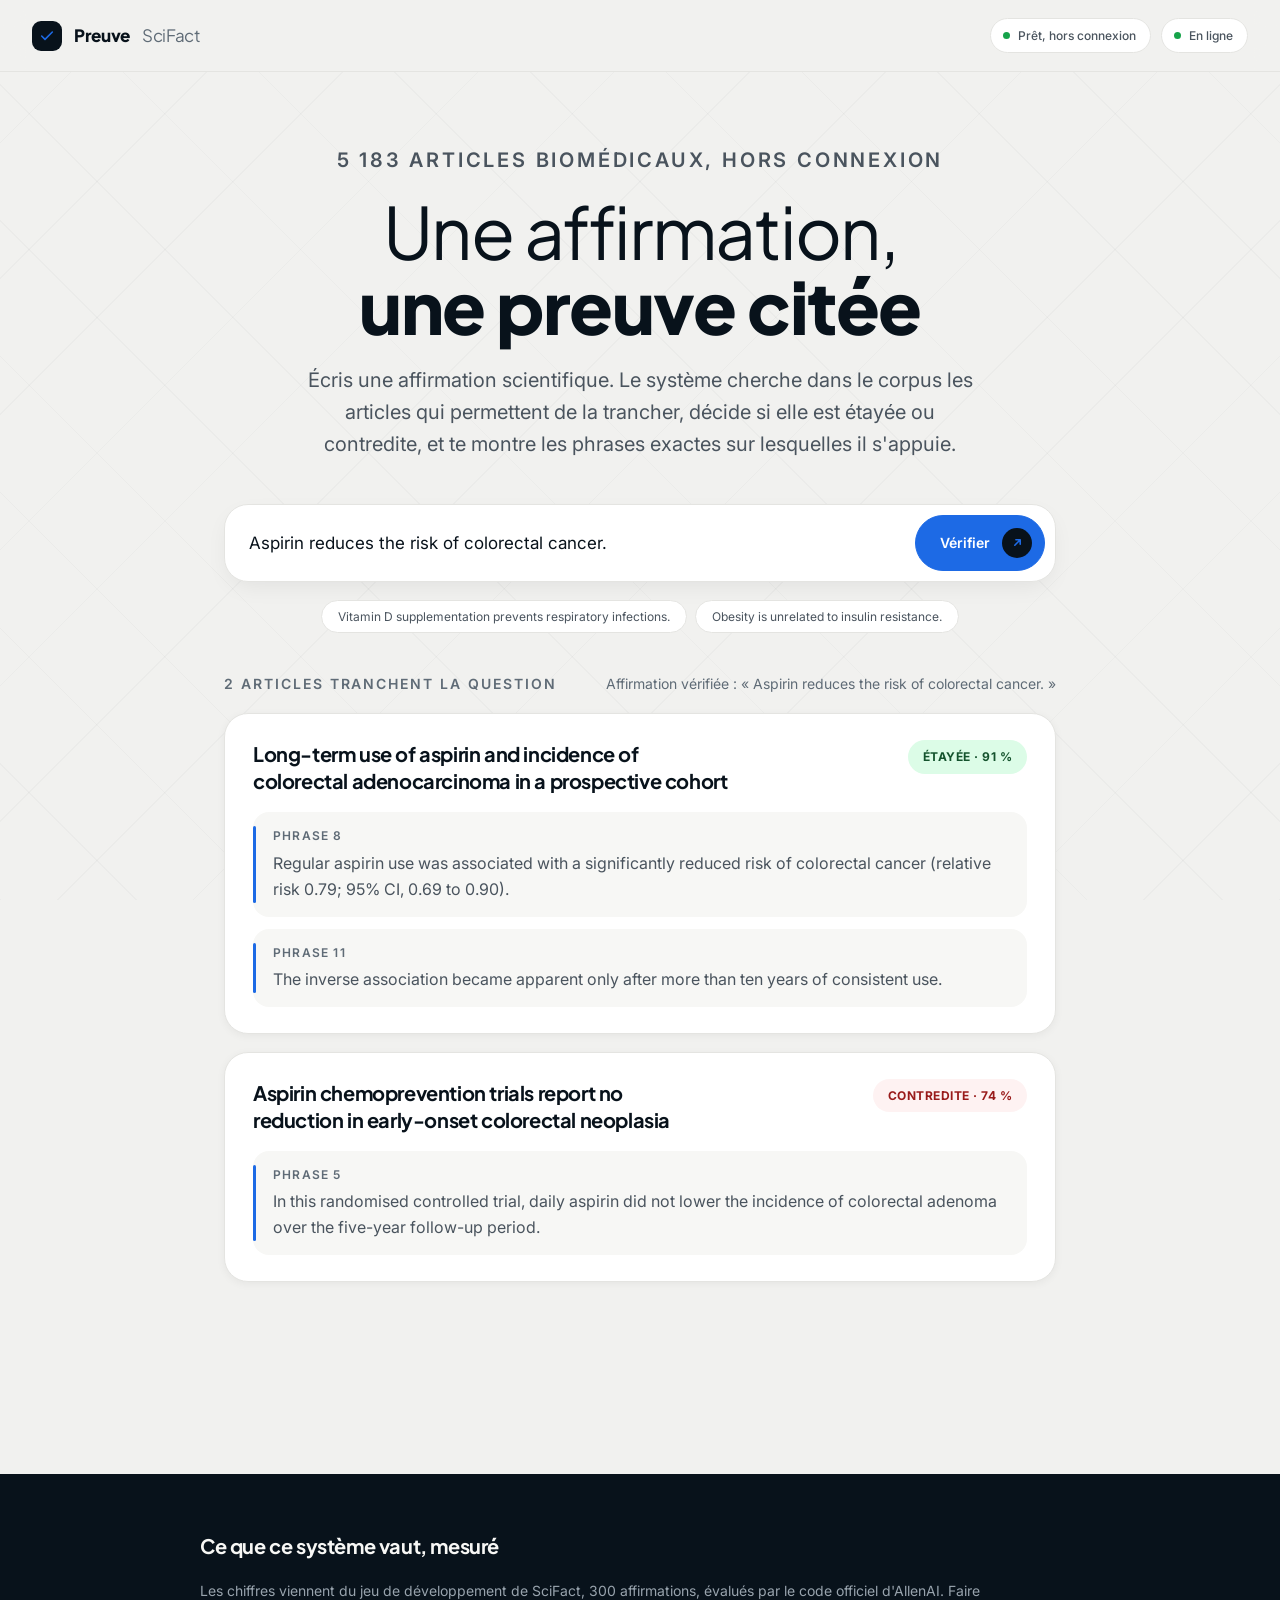
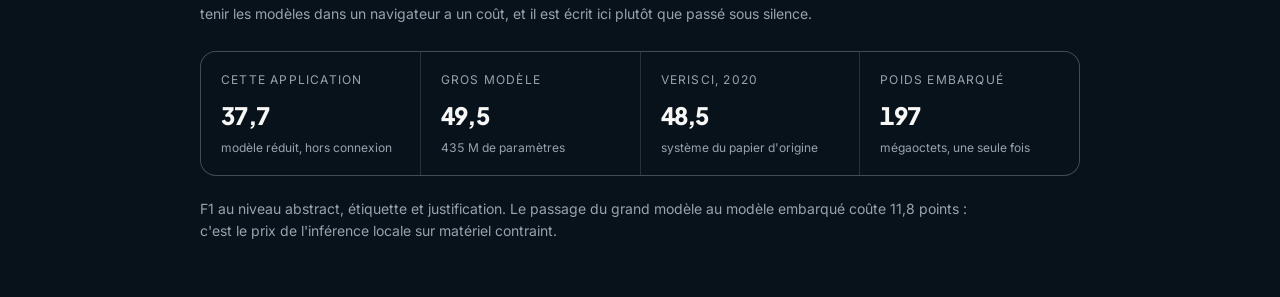
==== app/apercu.html @ de37b6d4 "Ajouter l'application, qui tourne entierement dans le navigateur Le systeme visuel est repris d'Abdu" ====
<!doctype html>
<html lang="fr">
<head>
<meta charset="utf-8">
<meta name="viewport" content="width=device-width, initial-scale=1">
<title>Preuve — aperçu statique de l'interface</title>
<meta name="description" content="Vérifie une affirmation scientifique contre 5183 articles biomédicaux, hors connexion, en citant les phrases exactes.">
<link rel="preconnect" href="https://fonts.googleapis.com">
<link rel="preconnect" href="https://fonts.gstatic.com" crossorigin>
<link rel="stylesheet" href="https://fonts.googleapis.com/css2?family=Inter:wght@300..700&family=Plus+Jakarta+Sans:wght@300..800&display=swap">
<link rel="stylesheet" href="styles.css">
</head>
<body>
<div class="page">

<header class="barre">
  <div class="marque">
    <span class="sceau">
      <svg viewBox="0 0 24 24" fill="none" stroke="#1d6ae5" stroke-width="2.4"
           stroke-linecap="round" stroke-linejoin="round" aria-hidden="true">
        <path d="M20 6 9 17l-5-5"/>
      </svg>
    </span>
    Preuve <span>SciFact</span>
  </div>
  <div class="etats">
    <span class="etat" id="etat-modeles" data-actif="non">
      <span class="pastille"></span><span id="texte-modeles">Modèles non chargés</span>
    </span>
    <span class="etat" id="etat-reseau" data-actif="oui">
      <span class="pastille"></span><span id="texte-reseau">En ligne</span>
    </span>
  </div>
</header>

<main class="contenu">

  <section class="intro">
    <p class="eyebrow">5 183 articles biomédicaux, hors connexion</p>
    <h1>Une affirmation, <strong>une preuve citée</strong></h1>
    <p>
      Écris une affirmation scientifique. Le système cherche dans le corpus les
      articles qui permettent de la trancher, décide si elle est étayée ou
      contredite, et te montre les phrases exactes sur lesquelles il s'appuie.
    </p>
  </section>

  <section class="chargement" id="chargement">
    <div class="anneau">
      <svg width="132" height="132" viewBox="0 0 132 132" aria-hidden="true">
        <circle class="rail" cx="66" cy="66" r="58" fill="none" stroke-width="9"></circle>
        <circle class="trait" id="trait" cx="66" cy="66" r="58" fill="none" stroke-width="9"
                stroke-dasharray="364.4" stroke-dashoffset="364.4"></circle>
      </svg>
      <div class="valeur" id="pourcentage">0 %</div>
    </div>
    <h2>Préparation de l'application</h2>
    <p>
      Les modèles et le corpus se téléchargent une seule fois, puis restent sur
      l'appareil. Ensuite, l'application fonctionne entièrement sans réseau.
    </p>
    <div class="pieces" id="pieces"></div>
  </section>

  <section id="interface" hidden>
    <form class="saisie" id="formulaire" autocomplete="off">
      <label class="sr" for="affirmation" hidden>Affirmation à vérifier</label>
      <input id="affirmation" type="text" placeholder="Écris une affirmation scientifique en anglais" required>
      <button class="bouton" type="submit" id="lancer">
        Vérifier
        <span class="fleche">
          <svg viewBox="0 0 24 24" fill="none" stroke="currentColor" stroke-width="3"
               stroke-linecap="round" stroke-linejoin="round" aria-hidden="true">
            <path d="M7 17 17 7M9 7h8v8"/>
          </svg>
        </span>
      </button>
    </form>

    <div class="exemples" id="exemples"></div>

    <div class="travail" id="travail" hidden>
      <span class="rotor"></span>
      <span id="texte-travail">Recherche dans le corpus…</span>
    </div>

    <div class="resultats" id="resultats"></div>
  </section>

</main>

<footer class="pied">
  <div class="dedans">
    <h2>Ce que ce système vaut, mesuré</h2>
    <p>
      Les chiffres viennent du jeu de développement de SciFact, 300 affirmations,
      évalués par le code officiel d'AllenAI. Faire tenir les modèles dans un
      navigateur a un coût, et il est écrit ici plutôt que passé sous silence.
    </p>
    <dl class="mesures">
      <div class="mesure">
        <dt>Cette application</dt>
        <dd>37,7<small>modèle réduit, hors connexion</small></dd>
      </div>
      <div class="mesure">
        <dt>Gros modèle</dt>
        <dd>49,5<small>435 M de paramètres</small></dd>
      </div>
      <div class="mesure">
        <dt>VeriSci, 2020</dt>
        <dd>48,5<small>système du papier d'origine</small></dd>
      </div>
      <div class="mesure">
        <dt>Poids embarqué</dt>
        <dd>197<small>mégaoctets, une seule fois</small></dd>
      </div>
    </dl>
    <p>
      F1 au niveau abstract, étiquette et justification. Le passage du grand
      modèle au modèle embarqué coûte 11,8 points : c'est le prix de l'inférence
      locale sur matériel contraint.
    </p>
  </div>
</footer>

</div>
<script>
document.getElementById('chargement').hidden = true;
document.getElementById('interface').hidden = false;
document.getElementById('etat-modeles').dataset.actif = 'oui';
document.getElementById('texte-modeles').textContent = 'Prêt, hors connexion';
document.getElementById('affirmation').value = 'Aspirin reduces the risk of colorectal cancer.';
document.getElementById('exemples').innerHTML =
  ['Vitamin D supplementation prevents respiratory infections.',
   'Obesity is unrelated to insulin resistance.']
  .map(e => `<button type="button">${e}</button>`).join('');
document.getElementById('resultats').innerHTML = `
  <div class="entete-resultats">
    <p class="eyebrow">2 articles tranchent la question</p>
    <p>Affirmation vérifiée : « Aspirin reduces the risk of colorectal cancer. »</p>
  </div>
  <article class="article">
    <div class="haut">
      <h3>Long-term use of aspirin and incidence of colorectal adenocarcinoma in a prospective cohort</h3>
      <span class="verdict" data-type="SUPPORT">Étayée · 91 %</span>
    </div>
    <div class="citations">
      <div class="citation"><span class="rang">Phrase 8</span>
        Regular aspirin use was associated with a significantly reduced risk of colorectal cancer (relative risk 0.79; 95% CI, 0.69 to 0.90).</div>
      <div class="citation"><span class="rang">Phrase 11</span>
        The inverse association became apparent only after more than ten years of consistent use.</div>
    </div>
  </article>
  <article class="article">
    <div class="haut">
      <h3>Aspirin chemoprevention trials report no reduction in early-onset colorectal neoplasia</h3>
      <span class="verdict" data-type="CONTRADICT">Contredite · 74 %</span>
    </div>
    <div class="citations">
      <div class="citation"><span class="rang">Phrase 5</span>
        In this randomised controlled trial, daily aspirin did not lower the incidence of colorectal adenoma over the five-year follow-up period.</div>
    </div>
  </article>`;
</script>
</body>
</html>
---- app/styles.css ----
/* Système repris d'Abdusalam Academy, gamme or remplacée par une gamme bleue. */

:root {
  --neutral-0: #ffffff;
  --neutral-50: #f7f7f5;
  --neutral-100: #f1f1ef;
  --neutral-200: #e4e4e1;
  --neutral-300: #d2d2ce;
  --neutral-400: #a4aab1;
  --neutral-500: #5f6b76;
  --neutral-600: #4a545e;
  --neutral-on-ink: #98a3ad;

  --ink-600: #333d45;
  --ink-700: #222b32;
  --ink-800: #151f28;
  --ink-900: #08121b;
  --ink-950: #050c13;

  --blue-100: #e7f0fd;
  --blue-200: #c6dbfa;
  --blue-400: #4a8bf0;
  --blue-500: #1d6ae5;
  --blue-600: #164fae;

  --accent: var(--blue-500);
  --accent-hover: var(--blue-400);
  --accent-pressed: var(--blue-600);
  --accent-soft: var(--blue-100);
  --on-accent: #ffffff;

  --etaye: #16a34a;
  --etaye-soft: #dcfce7;
  --contredit: #ef4444;
  --contredit-soft: #fef2f2;

  --surface-page: var(--neutral-100);
  --surface-raised: var(--neutral-0);
  --surface-sunken: var(--neutral-200);
  --surface-inverse: var(--ink-900);

  --text-strong: var(--ink-900);
  --text-body: var(--neutral-600);
  --text-muted: var(--neutral-500);
  --text-on-inverse: var(--neutral-50);

  --border-subtle: var(--neutral-200);
  --border-default: var(--neutral-300);
  --border-inverse: rgba(241, 241, 239, 0.14);

  --radius-xs: 6px;
  --radius-sm: 10px;
  --radius-md: 16px;
  --radius-lg: 24px;
  --radius-xl: 32px;
  --radius-2xl: 40px;
  --radius-pill: 999px;

  --shadow-xs: 0 1px 2px rgba(8, 18, 27, 0.04);
  --shadow-sm: 0 2px 8px rgba(8, 18, 27, 0.05);
  --shadow-md: 0 8px 24px -6px rgba(8, 18, 27, 0.08);
  --shadow-lg: 0 20px 48px -16px rgba(8, 18, 27, 0.14);
  --shadow-xl: 0 36px 72px -24px rgba(8, 18, 27, 0.2);
  --shadow-accent: 0 12px 32px -10px rgba(29, 106, 229, 0.45);

  --font-display: 'Plus Jakarta Sans', 'Inter', system-ui, sans-serif;
  --font-body: 'Inter', system-ui, -apple-system, 'Segoe UI', sans-serif;

  --text-xs: 0.75rem;
  --text-sm: 0.875rem;
  --text-base: 1rem;
  --text-md: 1.0625rem;
  --text-lg: clamp(1.125rem, 0.3vw + 1.05rem, 1.25rem);
  --text-2xl: clamp(1.75rem, 1.2vw + 1.45rem, 2.25rem);
  --text-3xl: clamp(2rem, 2.4vw + 1.4rem, 3.25rem);
  --text-4xl: clamp(2.5rem, 4vw + 1.4rem, 4.5rem);
}

* { box-sizing: border-box; }

html { -webkit-text-size-adjust: 100%; }

body {
  margin: 0;
  background: var(--surface-page);
  color: var(--text-body);
  font-family: var(--font-body);
  font-size: var(--text-md);
  line-height: 1.6;
  -webkit-font-smoothing: antialiased;
}

/* Trame diagonale discrète, comme sur la référence. */
body::before {
  content: "";
  position: fixed;
  inset: 0;
  pointer-events: none;
  z-index: 0;
  background-image:
    repeating-linear-gradient(45deg, rgba(8,18,27,.022) 0 1px, transparent 1px 96px),
    repeating-linear-gradient(-45deg, rgba(8,18,27,.022) 0 1px, transparent 1px 96px);
}

.page { position: relative; z-index: 1; }

h1, h2, h3 {
  font-family: var(--font-display);
  color: var(--text-strong);
  letter-spacing: -0.02em;
  margin: 0;
}

.eyebrow {
  font-family: var(--font-body);
  font-size: var(--text-xs);
  font-weight: 600;
  letter-spacing: 0.14em;
  text-transform: uppercase;
  color: var(--accent);
  margin: 0;
}

/* ---------- en-tête ---------- */

.barre {
  position: sticky;
  top: 0;
  z-index: 20;
  display: flex;
  align-items: center;
  justify-content: space-between;
  gap: 20px;
  padding: 18px 32px;
  background: rgba(241, 241, 239, 0.86);
  backdrop-filter: blur(12px);
  border-bottom: 1px solid var(--border-subtle);
}

.marque {
  display: flex;
  align-items: center;
  gap: 12px;
  font-family: var(--font-display);
  font-weight: 800;
  font-size: 1.0625rem;
  color: var(--text-strong);
  letter-spacing: -0.02em;
}

.marque .sceau {
  width: 30px;
  height: 30px;
  border-radius: 9px;
  background: var(--ink-900);
  display: grid;
  place-items: center;
  flex: none;
}

.marque .sceau svg { width: 16px; height: 16px; }

.marque span { font-weight: 400; color: var(--text-muted); }

.etats { display: flex; align-items: center; gap: 10px; }

.etat {
  display: inline-flex;
  align-items: center;
  gap: 8px;
  padding: 7px 14px 7px 12px;
  border-radius: var(--radius-pill);
  background: var(--surface-raised);
  border: 1px solid var(--border-subtle);
  font-size: var(--text-xs);
  font-weight: 500;
  color: var(--text-body);
  white-space: nowrap;
}

.etat .pastille {
  width: 7px;
  height: 7px;
  border-radius: 50%;
  background: var(--neutral-400);
  flex: none;
}

.etat[data-actif="oui"] .pastille { background: var(--etaye); }
.etat[data-actif="non"] .pastille { background: var(--neutral-400); }
.etat[data-actif="attente"] .pastille {
  background: var(--accent);
  animation: pulse 1.6s ease-in-out infinite;
}

@keyframes pulse {
  0%, 100% { opacity: 1; transform: scale(1); }
  50% { opacity: .35; transform: scale(.78); }
}

/* ---------- contenu ---------- */

.contenu {
  max-width: 880px;
  margin: 0 auto;
  padding: 72px 24px 96px;
}

.intro { text-align: center; margin-bottom: 44px; }

.intro h1 {
  font-size: var(--text-4xl);
  font-weight: 400;
  line-height: 1.04;
  text-wrap: balance;
  margin: 18px 0 20px;
}

.intro h1 strong { font-weight: 800; }

.intro p {
  max-width: 34em;
  margin: 0 auto;
  color: var(--text-body);
  font-size: var(--text-lg);
}

/* ---------- saisie ---------- */

.saisie {
  background: var(--surface-raised);
  border: 1px solid var(--border-subtle);
  border-radius: var(--radius-lg);
  box-shadow: var(--shadow-md);
  padding: 10px 10px 10px 24px;
  display: flex;
  align-items: center;
  gap: 14px;
  transition: border-color .18s ease, box-shadow .18s ease;
}

.saisie:focus-within {
  border-color: var(--accent);
  box-shadow: var(--shadow-md), 0 0 0 4px var(--accent-soft);
}

.saisie input {
  flex: 1;
  min-width: 0;
  border: 0;
  outline: 0;
  background: transparent;
  font-family: var(--font-body);
  font-size: var(--text-md);
  color: var(--text-strong);
  padding: 14px 0;
}

.saisie input::placeholder { color: var(--neutral-400); }

.bouton {
  display: inline-flex;
  align-items: center;
  gap: 12px;
  padding: 12px 12px 12px 24px;
  border: 1px solid var(--accent);
  border-radius: var(--radius-pill);
  background: var(--accent);
  color: var(--on-accent);
  font-family: var(--font-body);
  font-size: var(--text-sm);
  font-weight: 600;
  cursor: pointer;
  white-space: nowrap;
  transition: background .18s ease, border-color .18s ease, transform .18s ease;
}

.bouton:hover:not(:disabled) {
  background: var(--accent-hover);
  border-color: var(--accent-hover);
}

.bouton:active:not(:disabled) { transform: translateY(1px); }

.bouton:disabled { opacity: .45; cursor: not-allowed; }

.bouton:focus-visible { outline: 2px solid var(--ink-900); outline-offset: 3px; }

.bouton .fleche {
  width: 30px;
  height: 30px;
  border-radius: 50%;
  background: var(--ink-900);
  color: var(--accent);
  display: grid;
  place-items: center;
  flex: none;
}

.bouton .fleche svg { width: 13px; height: 13px; }

.exemples {
  display: flex;
  flex-wrap: wrap;
  gap: 8px;
  justify-content: center;
  margin-top: 18px;
}

.exemples button {
  border: 1px solid var(--border-subtle);
  background: var(--surface-raised);
  color: var(--text-body);
  border-radius: var(--radius-pill);
  padding: 8px 16px;
  font-family: var(--font-body);
  font-size: var(--text-xs);
  cursor: pointer;
  transition: border-color .18s ease, color .18s ease;
}

.exemples button:hover { border-color: var(--accent); color: var(--text-strong); }

/* ---------- chargement ---------- */

.chargement {
  background: var(--surface-raised);
  border: 1px solid var(--border-subtle);
  border-radius: var(--radius-lg);
  box-shadow: var(--shadow-lg);
  padding: 44px 40px 36px;
  text-align: center;
}

.anneau { position: relative; width: 132px; height: 132px; margin: 0 auto 26px; }

.anneau svg { transform: rotate(-90deg); display: block; }

.anneau .rail { stroke: var(--surface-sunken); }

.anneau .trait {
  stroke: var(--accent);
  stroke-linecap: round;
  transition: stroke-dashoffset .35s ease;
}

.anneau .valeur {
  position: absolute;
  inset: 0;
  display: grid;
  place-items: center;
  font-family: var(--font-display);
  font-size: 1.75rem;
  font-weight: 800;
  color: var(--text-strong);
  letter-spacing: -0.03em;
  font-variant-numeric: tabular-nums;
}

.chargement h2 { font-size: var(--text-2xl); font-weight: 700; margin-bottom: 8px; }

.chargement > p {
  max-width: 30em;
  margin: 0 auto 30px;
  color: var(--text-body);
  font-size: var(--text-base);
}

.pieces { display: grid; gap: 14px; text-align: left; }

.piece {
  display: grid;
  grid-template-columns: 1fr auto;
  gap: 4px 16px;
  align-items: baseline;
}

.piece .nom {
  font-size: var(--text-sm);
  font-weight: 500;
  color: var(--text-strong);
}

.piece .poids {
  font-size: var(--text-xs);
  color: var(--text-muted);
  font-variant-numeric: tabular-nums;
}

.piece .rail {
  grid-column: 1 / -1;
  height: 4px;
  border-radius: var(--radius-pill);
  background: var(--surface-sunken);
  overflow: hidden;
}

.piece .rail i {
  display: block;
  height: 100%;
  width: 0;
  border-radius: inherit;
  background: var(--accent);
  transition: width .3s ease;
}

.piece[data-fini="oui"] .rail i { background: var(--etaye); }

/* ---------- résultats ---------- */

.resultats { display: grid; gap: 18px; margin-top: 40px; }

.entete-resultats {
  display: flex;
  align-items: baseline;
  justify-content: space-between;
  gap: 16px;
  flex-wrap: wrap;
}

.entete-resultats p { margin: 0; font-size: var(--text-sm); color: var(--text-muted); }

.article {
  background: var(--surface-raised);
  border: 1px solid var(--border-subtle);
  border-radius: var(--radius-lg);
  box-shadow: var(--shadow-sm);
  padding: 26px 28px;
}

.article .haut {
  display: flex;
  align-items: flex-start;
  justify-content: space-between;
  gap: 18px;
  margin-bottom: 14px;
}

.article h3 {
  font-size: var(--text-lg);
  font-weight: 700;
  line-height: 1.35;
  text-wrap: balance;
}

.verdict {
  display: inline-flex;
  align-items: center;
  gap: 8px;
  padding: 7px 15px;
  border-radius: var(--radius-pill);
  font-size: var(--text-xs);
  font-weight: 700;
  letter-spacing: 0.04em;
  text-transform: uppercase;
  white-space: nowrap;
  flex: none;
}

.verdict[data-type="SUPPORT"] { background: var(--etaye-soft); color: #14532d; }
.verdict[data-type="CONTRADICT"] { background: var(--contredit-soft); color: #991b1b; }

.citations { display: grid; gap: 12px; margin-top: 18px; }

.citation {
  position: relative;
  padding: 14px 18px 14px 20px;
  background: var(--neutral-50);
  border-radius: var(--radius-md);
  font-size: var(--text-base);
  line-height: 1.62;
  color: var(--text-body);
}

.citation::before {
  content: "";
  position: absolute;
  left: 0;
  top: 14px;
  bottom: 14px;
  width: 3px;
  border-radius: var(--radius-pill);
  background: var(--accent);
}

.citation .rang {
  display: block;
  font-size: var(--text-xs);
  font-weight: 600;
  letter-spacing: 0.1em;
  text-transform: uppercase;
  color: var(--text-muted);
  margin-bottom: 5px;
}

.rien {
  background: var(--surface-raised);
  border: 1px dashed var(--border-default);
  border-radius: var(--radius-lg);
  padding: 40px 32px;
  text-align: center;
  color: var(--text-body);
}

.rien strong { display: block; color: var(--text-strong); font-family: var(--font-display); font-size: var(--text-lg); margin-bottom: 6px; }

/* ---------- recherche en cours ---------- */

.travail {
  display: flex;
  align-items: center;
  gap: 14px;
  padding: 20px 24px;
  background: var(--surface-raised);
  border: 1px solid var(--border-subtle);
  border-radius: var(--radius-lg);
  box-shadow: var(--shadow-sm);
  font-size: var(--text-sm);
  color: var(--text-body);
}

.rotor {
  width: 20px;
  height: 20px;
  border-radius: 50%;
  border: 2px solid var(--surface-sunken);
  border-top-color: var(--accent);
  animation: tourne .8s linear infinite;
  flex: none;
}

@keyframes tourne { to { transform: rotate(360deg); } }

/* ---------- pied ---------- */

.pied {
  background: var(--surface-inverse);
  color: var(--neutral-on-ink);
  padding: 56px 24px 40px;
  margin-top: 96px;
}

.pied .dedans { max-width: 880px; margin: 0 auto; }

.pied h2 {
  color: var(--text-on-inverse);
  font-size: var(--text-lg);
  font-weight: 700;
  margin-bottom: 18px;
}

.pied p { font-size: var(--text-sm); max-width: 56em; }

.mesures {
  display: grid;
  grid-template-columns: repeat(auto-fit, minmax(150px, 1fr));
  gap: 1px;
  background: var(--border-inverse);
  border: 1px solid var(--border-inverse);
  border-radius: var(--radius-md);
  overflow: hidden;
  margin: 26px 0 22px;
}

.mesure {
  background: var(--ink-900);
  padding: 18px 20px;
  display: flex;
  flex-direction: column;
  justify-content: flex-end;
}

.mesure dt {
  font-size: var(--text-xs);
  letter-spacing: 0.1em;
  text-transform: uppercase;
  color: var(--neutral-on-ink);
  margin-bottom: 7px;
}

.mesure dd {
  margin: 0;
  font-family: var(--font-display);
  font-size: 1.5rem;
  font-weight: 800;
  color: var(--text-on-inverse);
  letter-spacing: -0.03em;
  font-variant-numeric: tabular-nums;
}

.mesure dd small {
  display: block;
  font-family: var(--font-body);
  font-size: var(--text-xs);
  font-weight: 400;
  letter-spacing: 0;
  color: var(--neutral-on-ink);
  margin-top: 3px;
}

[hidden] { display: none !important; }

@media (max-width: 720px) {
  .barre { padding: 14px 18px; flex-wrap: wrap; }
  .etats { width: 100%; }
  .contenu { padding: 48px 18px 72px; }
  .saisie { flex-direction: column; align-items: stretch; padding: 18px; gap: 12px; }
  .saisie input { padding: 4px 0; }
  .bouton { justify-content: center; }
  .article .haut { flex-direction: column; }
  .chargement { padding: 32px 22px 28px; }
}

@media (prefers-reduced-motion: reduce) {
  *, *::before, *::after { animation-duration: .01ms !important; transition-duration: .01ms !important; }
}
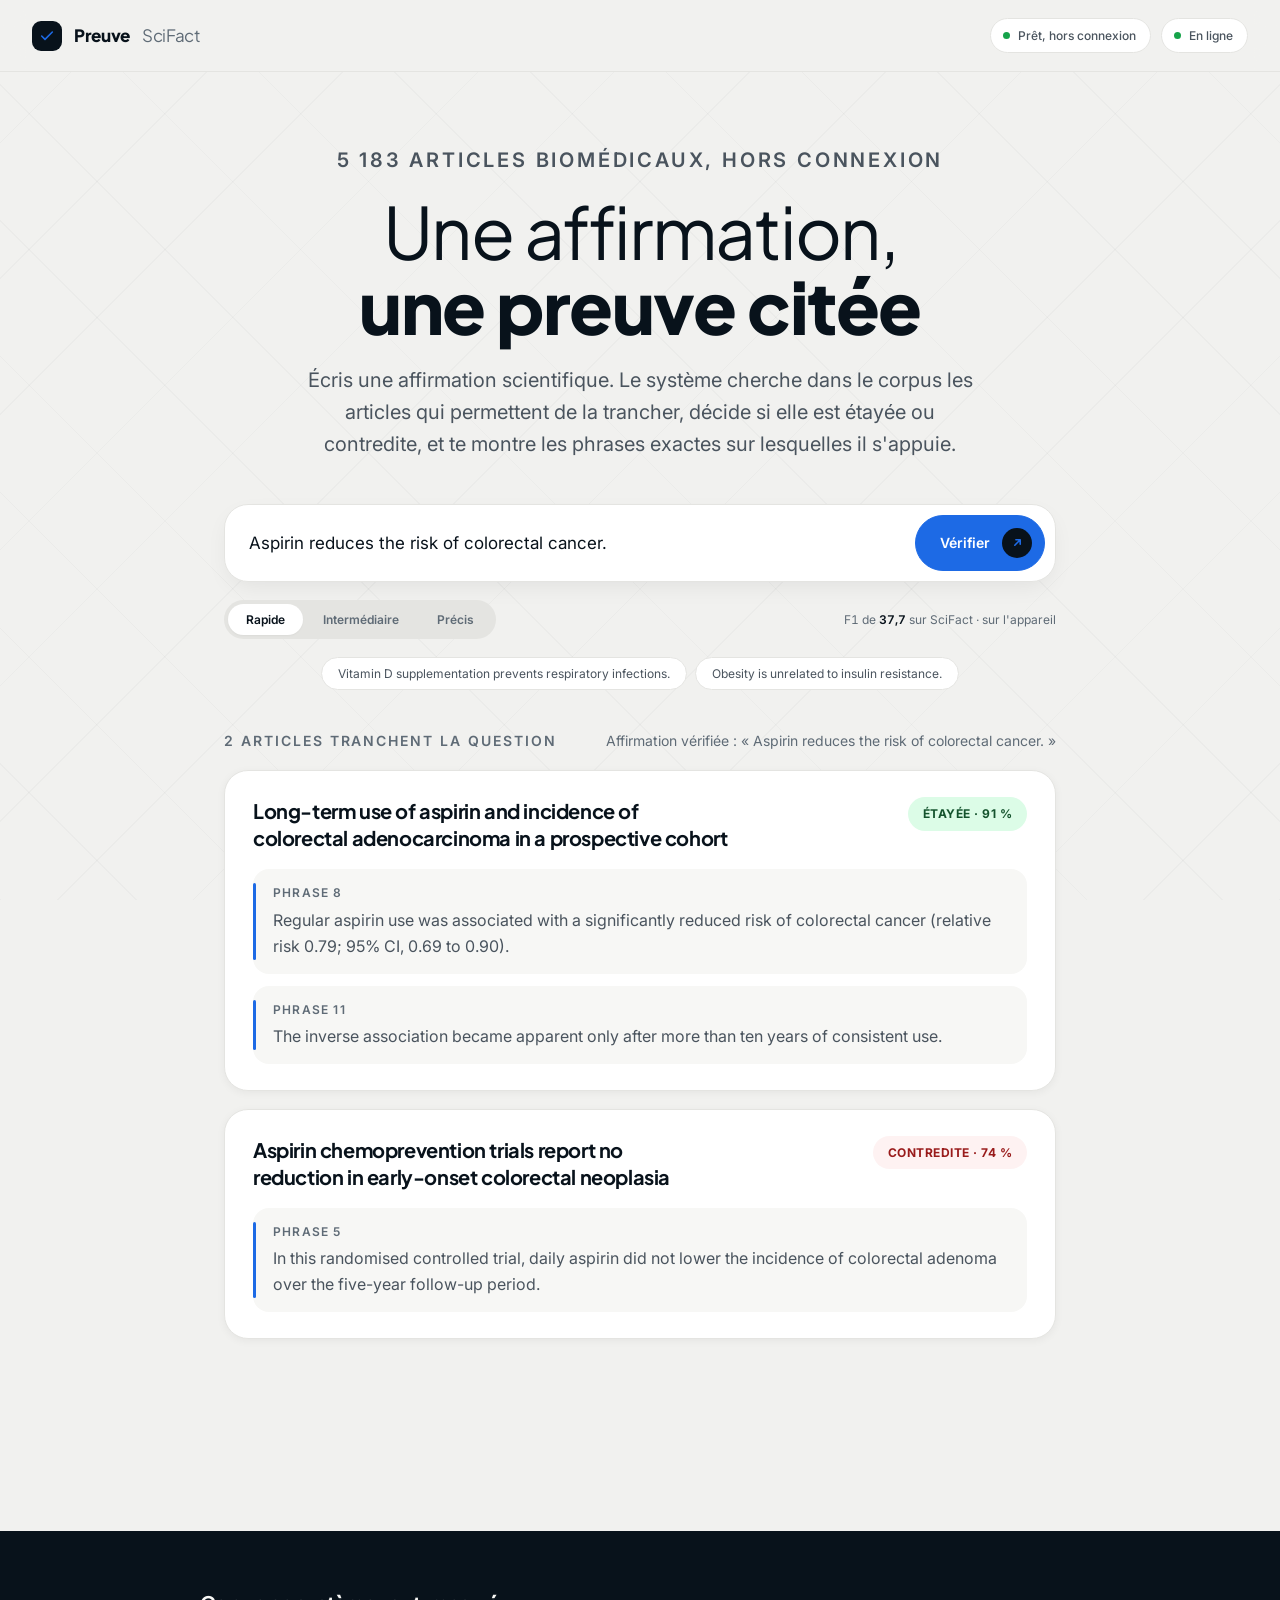
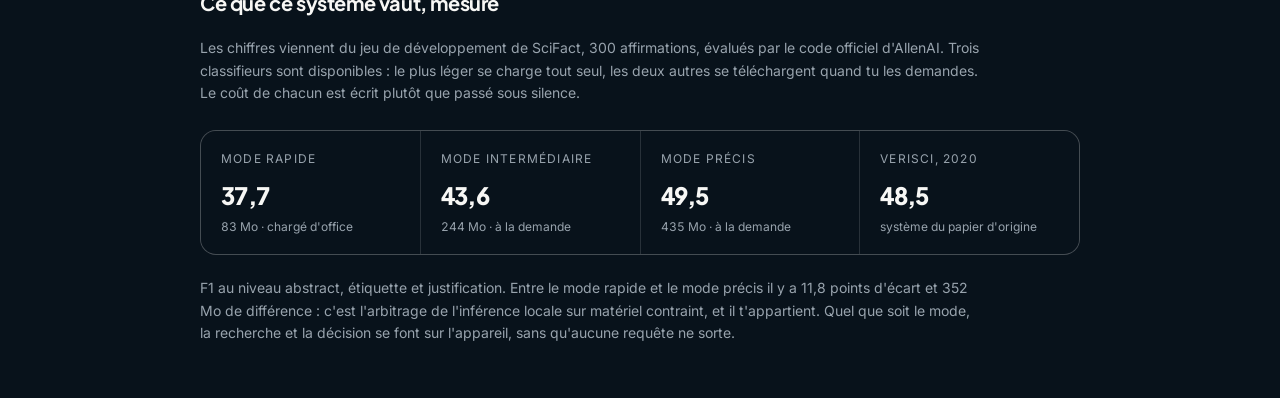
==== commit 6facd45e: "Laisser le choix entre trois classifieurs, du plus leger au plus juste Le classifieur ne tourne que " ====
--- a/app/apercu.html
+++ b/app/apercu.html
@@ -77,6 +77,19 @@
       </button>
     </form>
 
+    <div class="reglage">
+      <div class="paliers" id="paliers" role="group" aria-label="Précision du modèle"></div>
+      <p class="note" id="note-palier"></p>
+    </div>
+
+    <div class="telechargement" id="telechargement" hidden>
+      <div class="entete">
+        <span id="texte-telechargement"></span>
+        <span id="poids-telechargement"></span>
+      </div>
+      <span class="rail"><i id="barre-telechargement"></i></span>
+    </div>
+
     <div class="exemples" id="exemples"></div>
 
     <div class="travail" id="travail" hidden>
@@ -94,31 +107,34 @@
     <h2>Ce que ce système vaut, mesuré</h2>
     <p>
       Les chiffres viennent du jeu de développement de SciFact, 300 affirmations,
-      évalués par le code officiel d'AllenAI. Faire tenir les modèles dans un
-      navigateur a un coût, et il est écrit ici plutôt que passé sous silence.
+      évalués par le code officiel d'AllenAI. Trois classifieurs sont disponibles :
+      le plus léger se charge tout seul, les deux autres se téléchargent quand tu
+      les demandes. Le coût de chacun est écrit plutôt que passé sous silence.
     </p>
     <dl class="mesures">
       <div class="mesure">
-        <dt>Cette application</dt>
-        <dd>37,7<small>modèle réduit, hors connexion</small></dd>
+        <dt>Mode rapide</dt>
+        <dd>37,7<small>83 Mo · chargé d'office</small></dd>
       </div>
       <div class="mesure">
-        <dt>Gros modèle</dt>
-        <dd>49,5<small>435 M de paramètres</small></dd>
+        <dt>Mode intermédiaire</dt>
+        <dd>43,6<small>244 Mo · à la demande</small></dd>
+      </div>
+      <div class="mesure">
+        <dt>Mode précis</dt>
+        <dd>49,5<small>435 Mo · à la demande</small></dd>
       </div>
       <div class="mesure">
         <dt>VeriSci, 2020</dt>
         <dd>48,5<small>système du papier d'origine</small></dd>
       </div>
-      <div class="mesure">
-        <dt>Poids embarqué</dt>
-        <dd>197<small>mégaoctets, une seule fois</small></dd>
-      </div>
     </dl>
     <p>
-      F1 au niveau abstract, étiquette et justification. Le passage du grand
-      modèle au modèle embarqué coûte 11,8 points : c'est le prix de l'inférence
-      locale sur matériel contraint.
+      F1 au niveau abstract, étiquette et justification. Entre le mode rapide et
+      le mode précis il y a 11,8 points d'écart et 352 Mo de différence : c'est
+      l'arbitrage de l'inférence locale sur matériel contraint, et il t'appartient.
+      Quel que soit le mode, la recherche et la décision se font sur l'appareil,
+      sans qu'aucune requête ne sorte.
     </p>
   </div>
 </footer>
@@ -130,6 +146,11 @@
 document.getElementById('etat-modeles').dataset.actif = 'oui';
 document.getElementById('texte-modeles').textContent = 'Prêt, hors connexion';
 document.getElementById('affirmation').value = 'Aspirin reduces the risk of colorectal cancer.';
+document.getElementById('paliers').innerHTML =
+  [['rapide','Rapide',true],['intermediaire','Intermédiaire',false],['precis','Précis',false]]
+  .map(([c,n,a]) => `<button type="button" data-cle="${c}" aria-pressed="${a}">${n}</button>`).join('');
+document.getElementById('note-palier').innerHTML =
+  'F1 de <b>37,7</b> sur SciFact · sur l\'appareil';
 document.getElementById('exemples').innerHTML =
   ['Vitamin D supplementation prevents respiratory infections.',
    'Obesity is unrelated to insulin resistance.']
--- a/app/styles.css
+++ b/app/styles.css
@@ -320,6 +320,99 @@
 }
 
 .exemples button:hover { border-color: var(--accent); color: var(--text-strong); }
+
+/* ---------- choix du palier ---------- */
+
+.reglage {
+  display: flex;
+  align-items: center;
+  justify-content: space-between;
+  gap: 16px;
+  flex-wrap: wrap;
+  margin-top: 18px;
+}
+
+.paliers {
+  display: inline-flex;
+  padding: 4px;
+  gap: 2px;
+  background: var(--surface-sunken);
+  border-radius: var(--radius-pill);
+}
+
+.paliers button {
+  border: 0;
+  background: transparent;
+  border-radius: var(--radius-pill);
+  padding: 8px 18px;
+  font-family: var(--font-body);
+  font-size: var(--text-xs);
+  font-weight: 600;
+  color: var(--text-muted);
+  cursor: pointer;
+  transition: background .18s ease, color .18s ease, box-shadow .18s ease;
+}
+
+.paliers button:hover:not([aria-pressed="true"]) { color: var(--text-strong); }
+
+.paliers button[aria-pressed="true"] {
+  background: var(--surface-raised);
+  color: var(--text-strong);
+  box-shadow: var(--shadow-xs);
+}
+
+.paliers button:focus-visible { outline: 2px solid var(--accent); outline-offset: 2px; }
+
+.paliers button:disabled { opacity: .5; cursor: wait; }
+
+.note {
+  margin: 0;
+  font-size: var(--text-xs);
+  color: var(--text-muted);
+  font-variant-numeric: tabular-nums;
+}
+
+.note b { color: var(--text-strong); font-weight: 600; }
+
+.telechargement {
+  margin-top: 16px;
+  padding: 16px 20px;
+  background: var(--surface-raised);
+  border: 1px solid var(--border-subtle);
+  border-radius: var(--radius-md);
+  box-shadow: var(--shadow-xs);
+}
+
+.telechargement .entete {
+  display: flex;
+  justify-content: space-between;
+  gap: 12px;
+  font-size: var(--text-xs);
+  color: var(--text-body);
+  margin-bottom: 10px;
+}
+
+.telechargement .entete span:last-child {
+  color: var(--text-muted);
+  font-variant-numeric: tabular-nums;
+}
+
+.telechargement .rail {
+  display: block;
+  height: 4px;
+  border-radius: var(--radius-pill);
+  background: var(--surface-sunken);
+  overflow: hidden;
+}
+
+.telechargement .rail i {
+  display: block;
+  height: 100%;
+  width: 0;
+  border-radius: inherit;
+  background: var(--accent);
+  transition: width .3s ease;
+}
 
 /* ---------- chargement ---------- */
 
@@ -608,6 +701,9 @@
   .saisie input { padding: 4px 0; }
   .bouton { justify-content: center; }
   .article .haut { flex-direction: column; }
+  .reglage { flex-direction: column; align-items: stretch; }
+  .paliers { justify-content: space-between; }
+  .paliers button { flex: 1; padding: 9px 8px; }
   .chargement { padding: 32px 22px 28px; }
 }
 
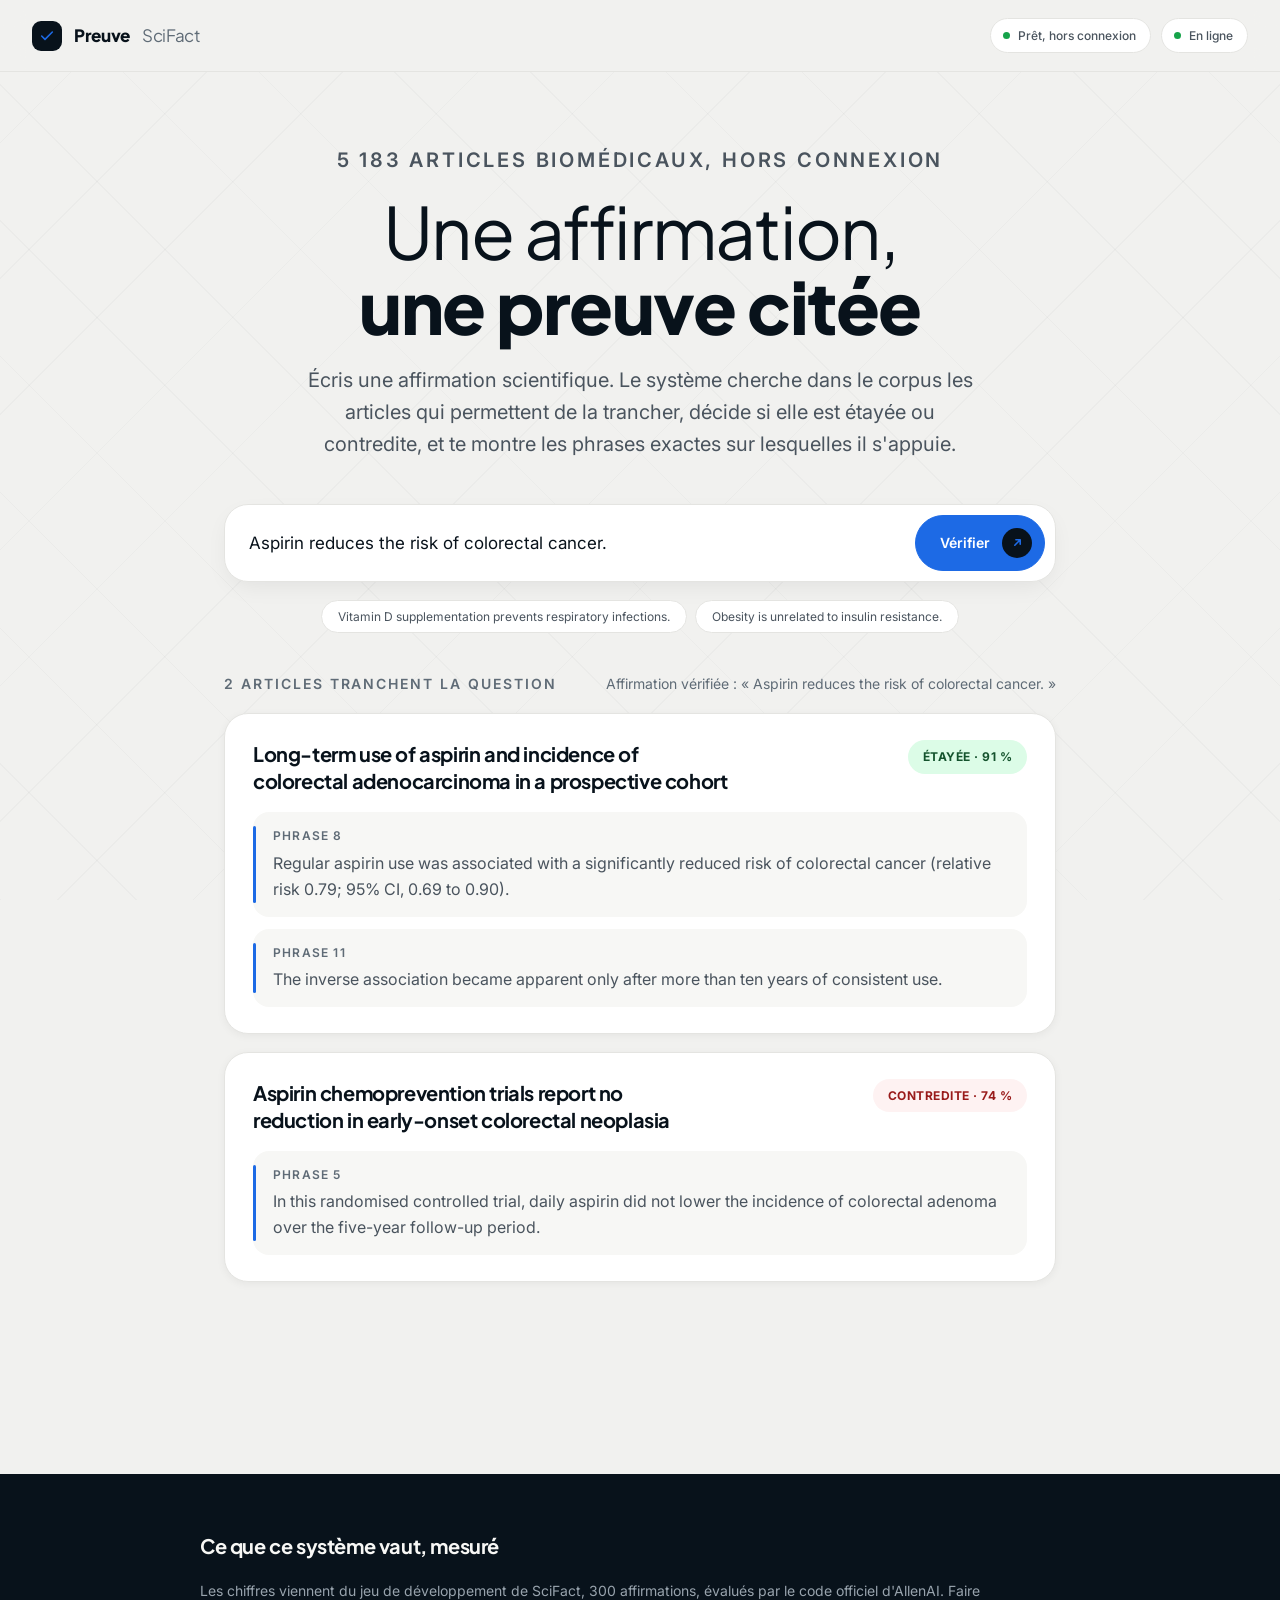
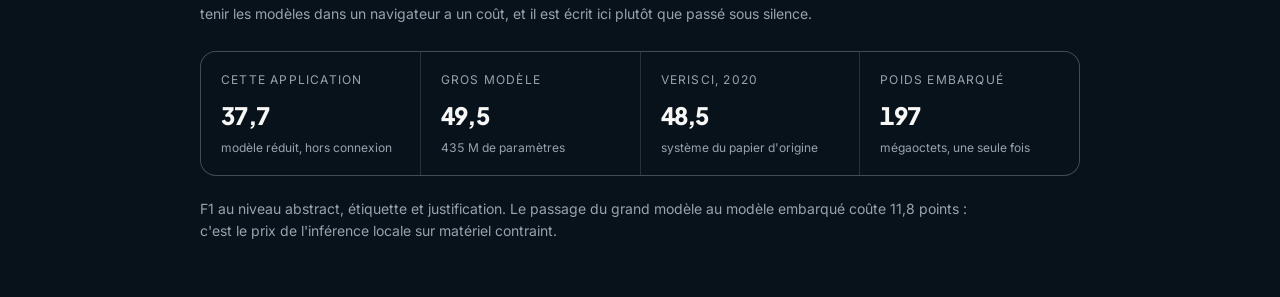
==== commit e2ead9e5: "Revenir a un seul classifieur embarque Le plan a trois paliers supposait d'exporter le gros modele e" ====
--- a/app/apercu.html
+++ b/app/apercu.html
@@ -77,19 +77,6 @@
       </button>
     </form>
 
-    <div class="reglage">
-      <div class="paliers" id="paliers" role="group" aria-label="Précision du modèle"></div>
-      <p class="note" id="note-palier"></p>
-    </div>
-
-    <div class="telechargement" id="telechargement" hidden>
-      <div class="entete">
-        <span id="texte-telechargement"></span>
-        <span id="poids-telechargement"></span>
-      </div>
-      <span class="rail"><i id="barre-telechargement"></i></span>
-    </div>
-
     <div class="exemples" id="exemples"></div>
 
     <div class="travail" id="travail" hidden>
@@ -107,34 +94,31 @@
     <h2>Ce que ce système vaut, mesuré</h2>
     <p>
       Les chiffres viennent du jeu de développement de SciFact, 300 affirmations,
-      évalués par le code officiel d'AllenAI. Trois classifieurs sont disponibles :
-      le plus léger se charge tout seul, les deux autres se téléchargent quand tu
-      les demandes. Le coût de chacun est écrit plutôt que passé sous silence.
+      évalués par le code officiel d'AllenAI. Faire tenir les modèles dans un
+      navigateur a un coût, et il est écrit ici plutôt que passé sous silence.
     </p>
     <dl class="mesures">
       <div class="mesure">
-        <dt>Mode rapide</dt>
-        <dd>37,7<small>83 Mo · chargé d'office</small></dd>
+        <dt>Cette application</dt>
+        <dd>37,7<small>modèle réduit, hors connexion</small></dd>
       </div>
       <div class="mesure">
-        <dt>Mode intermédiaire</dt>
-        <dd>43,6<small>244 Mo · à la demande</small></dd>
-      </div>
-      <div class="mesure">
-        <dt>Mode précis</dt>
-        <dd>49,5<small>435 Mo · à la demande</small></dd>
+        <dt>Gros modèle</dt>
+        <dd>49,5<small>435 M de paramètres</small></dd>
       </div>
       <div class="mesure">
         <dt>VeriSci, 2020</dt>
         <dd>48,5<small>système du papier d'origine</small></dd>
       </div>
+      <div class="mesure">
+        <dt>Poids embarqué</dt>
+        <dd>197<small>mégaoctets, une seule fois</small></dd>
+      </div>
     </dl>
     <p>
-      F1 au niveau abstract, étiquette et justification. Entre le mode rapide et
-      le mode précis il y a 11,8 points d'écart et 352 Mo de différence : c'est
-      l'arbitrage de l'inférence locale sur matériel contraint, et il t'appartient.
-      Quel que soit le mode, la recherche et la décision se font sur l'appareil,
-      sans qu'aucune requête ne sorte.
+      F1 au niveau abstract, étiquette et justification. Le passage du grand
+      modèle au modèle embarqué coûte 11,8 points : c'est le prix de l'inférence
+      locale sur matériel contraint.
     </p>
   </div>
 </footer>
@@ -146,11 +130,6 @@
 document.getElementById('etat-modeles').dataset.actif = 'oui';
 document.getElementById('texte-modeles').textContent = 'Prêt, hors connexion';
 document.getElementById('affirmation').value = 'Aspirin reduces the risk of colorectal cancer.';
-document.getElementById('paliers').innerHTML =
-  [['rapide','Rapide',true],['intermediaire','Intermédiaire',false],['precis','Précis',false]]
-  .map(([c,n,a]) => `<button type="button" data-cle="${c}" aria-pressed="${a}">${n}</button>`).join('');
-document.getElementById('note-palier').innerHTML =
-  'F1 de <b>37,7</b> sur SciFact · sur l\'appareil';
 document.getElementById('exemples').innerHTML =
   ['Vitamin D supplementation prevents respiratory infections.',
    'Obesity is unrelated to insulin resistance.']
--- a/app/styles.css
+++ b/app/styles.css
@@ -321,99 +321,6 @@
 
 .exemples button:hover { border-color: var(--accent); color: var(--text-strong); }
 
-/* ---------- choix du palier ---------- */
-
-.reglage {
-  display: flex;
-  align-items: center;
-  justify-content: space-between;
-  gap: 16px;
-  flex-wrap: wrap;
-  margin-top: 18px;
-}
-
-.paliers {
-  display: inline-flex;
-  padding: 4px;
-  gap: 2px;
-  background: var(--surface-sunken);
-  border-radius: var(--radius-pill);
-}
-
-.paliers button {
-  border: 0;
-  background: transparent;
-  border-radius: var(--radius-pill);
-  padding: 8px 18px;
-  font-family: var(--font-body);
-  font-size: var(--text-xs);
-  font-weight: 600;
-  color: var(--text-muted);
-  cursor: pointer;
-  transition: background .18s ease, color .18s ease, box-shadow .18s ease;
-}
-
-.paliers button:hover:not([aria-pressed="true"]) { color: var(--text-strong); }
-
-.paliers button[aria-pressed="true"] {
-  background: var(--surface-raised);
-  color: var(--text-strong);
-  box-shadow: var(--shadow-xs);
-}
-
-.paliers button:focus-visible { outline: 2px solid var(--accent); outline-offset: 2px; }
-
-.paliers button:disabled { opacity: .5; cursor: wait; }
-
-.note {
-  margin: 0;
-  font-size: var(--text-xs);
-  color: var(--text-muted);
-  font-variant-numeric: tabular-nums;
-}
-
-.note b { color: var(--text-strong); font-weight: 600; }
-
-.telechargement {
-  margin-top: 16px;
-  padding: 16px 20px;
-  background: var(--surface-raised);
-  border: 1px solid var(--border-subtle);
-  border-radius: var(--radius-md);
-  box-shadow: var(--shadow-xs);
-}
-
-.telechargement .entete {
-  display: flex;
-  justify-content: space-between;
-  gap: 12px;
-  font-size: var(--text-xs);
-  color: var(--text-body);
-  margin-bottom: 10px;
-}
-
-.telechargement .entete span:last-child {
-  color: var(--text-muted);
-  font-variant-numeric: tabular-nums;
-}
-
-.telechargement .rail {
-  display: block;
-  height: 4px;
-  border-radius: var(--radius-pill);
-  background: var(--surface-sunken);
-  overflow: hidden;
-}
-
-.telechargement .rail i {
-  display: block;
-  height: 100%;
-  width: 0;
-  border-radius: inherit;
-  background: var(--accent);
-  transition: width .3s ease;
-}
-
 /* ---------- chargement ---------- */
 
 .chargement {
@@ -701,9 +608,6 @@
   .saisie input { padding: 4px 0; }
   .bouton { justify-content: center; }
   .article .haut { flex-direction: column; }
-  .reglage { flex-direction: column; align-items: stretch; }
-  .paliers { justify-content: space-between; }
-  .paliers button { flex: 1; padding: 9px 8px; }
   .chargement { padding: 32px 22px 28px; }
 }
 
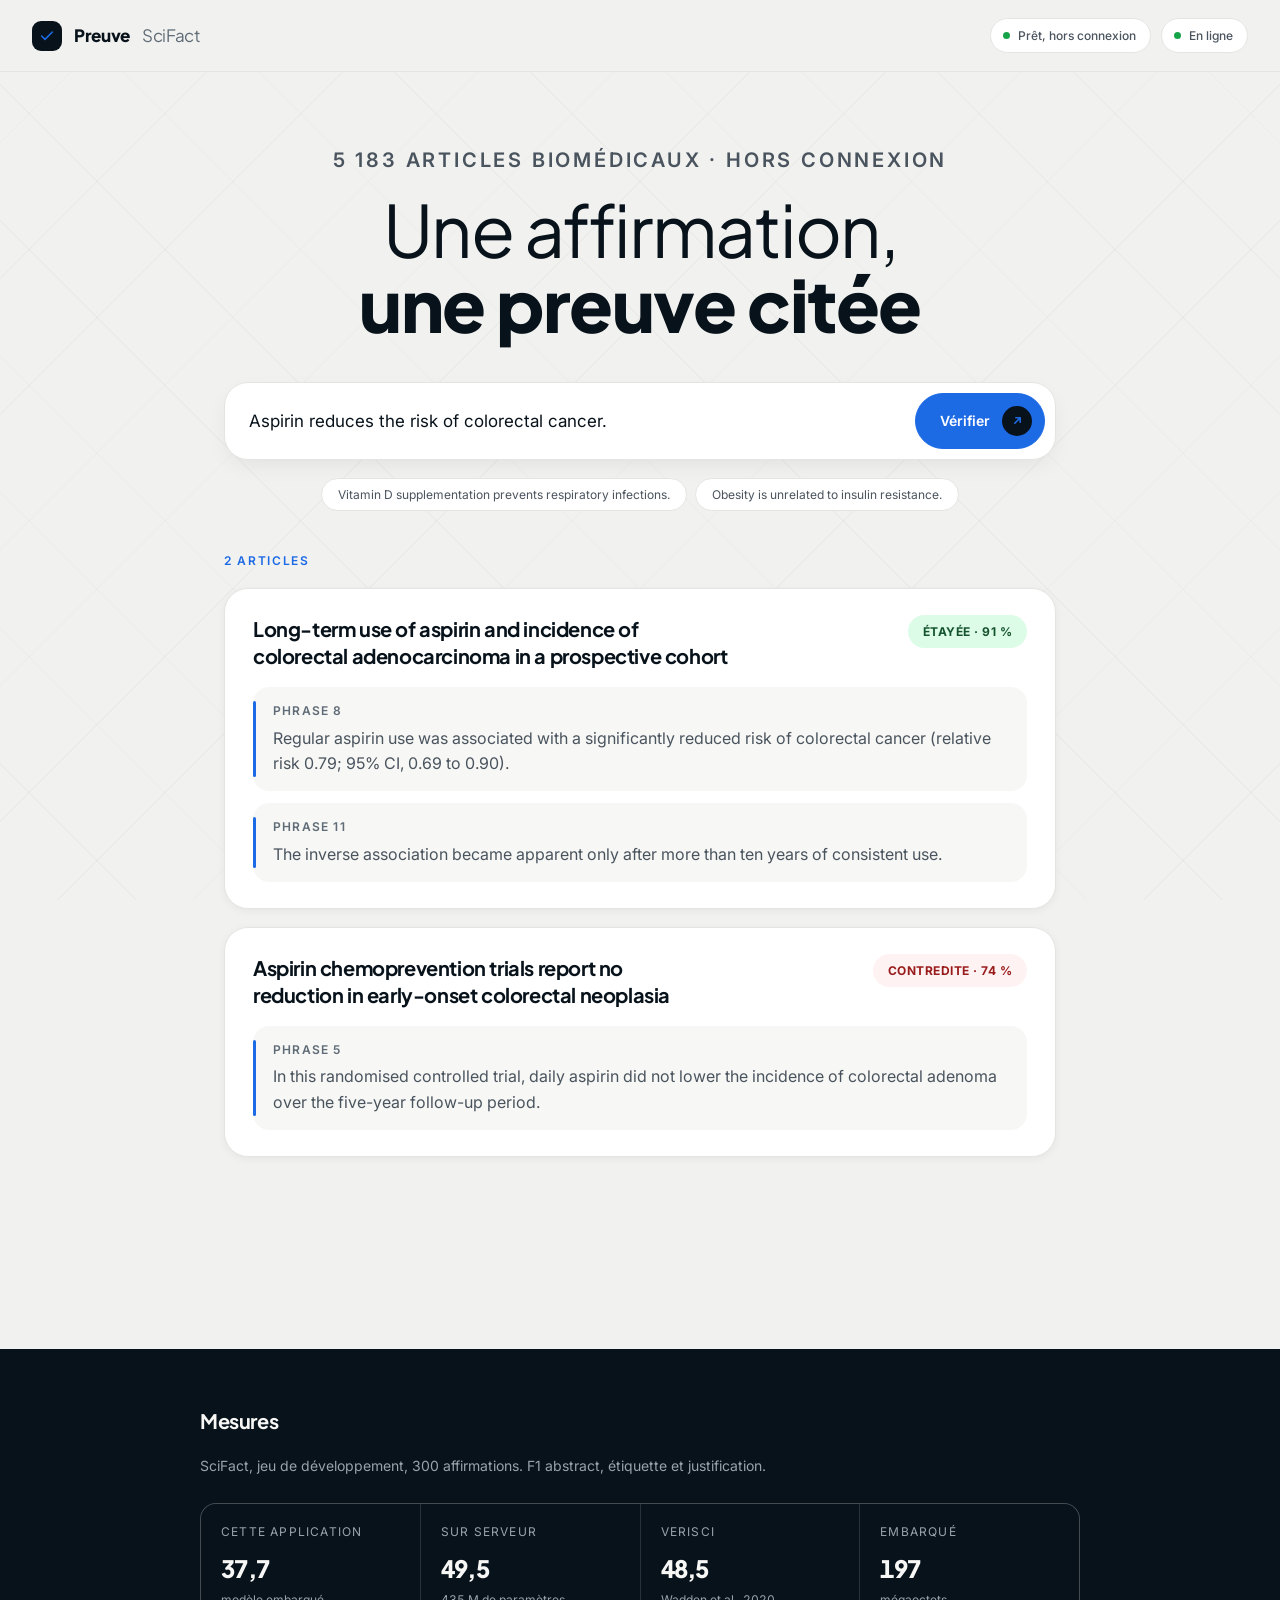
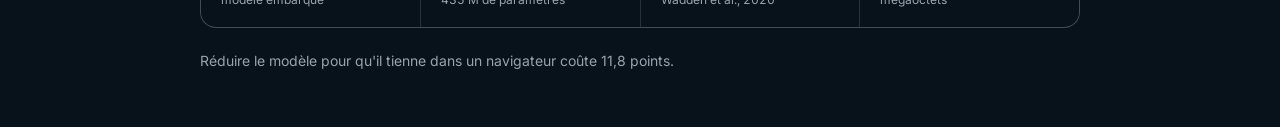
==== commit cb70f5a0: "Alleger le texte de l'interface L'interface expliquait ce qu'elle montrait deja. Suppression du para" ====
--- a/app/apercu.html
+++ b/app/apercu.html
@@ -36,13 +36,8 @@
 <main class="contenu">
 
   <section class="intro">
-    <p class="eyebrow">5 183 articles biomédicaux, hors connexion</p>
+    <p class="eyebrow">5 183 articles biomédicaux · hors connexion</p>
     <h1>Une affirmation, <strong>une preuve citée</strong></h1>
-    <p>
-      Écris une affirmation scientifique. Le système cherche dans le corpus les
-      articles qui permettent de la trancher, décide si elle est étayée ou
-      contredite, et te montre les phrases exactes sur lesquelles il s'appuie.
-    </p>
   </section>
 
   <section class="chargement" id="chargement">
@@ -54,11 +49,8 @@
       </svg>
       <div class="valeur" id="pourcentage">0 %</div>
     </div>
-    <h2>Préparation de l'application</h2>
-    <p>
-      Les modèles et le corpus se téléchargent une seule fois, puis restent sur
-      l'appareil. Ensuite, l'application fonctionne entièrement sans réseau.
-    </p>
+    <h2>Préparation</h2>
+    <p>197 Mo, une seule fois.</p>
     <div class="pieces" id="pieces"></div>
   </section>
 
@@ -91,35 +83,27 @@
 
 <footer class="pied">
   <div class="dedans">
-    <h2>Ce que ce système vaut, mesuré</h2>
-    <p>
-      Les chiffres viennent du jeu de développement de SciFact, 300 affirmations,
-      évalués par le code officiel d'AllenAI. Faire tenir les modèles dans un
-      navigateur a un coût, et il est écrit ici plutôt que passé sous silence.
-    </p>
+    <h2>Mesures</h2>
+    <p>SciFact, jeu de développement, 300 affirmations. F1 abstract, étiquette et justification.</p>
     <dl class="mesures">
       <div class="mesure">
         <dt>Cette application</dt>
-        <dd>37,7<small>modèle réduit, hors connexion</small></dd>
+        <dd>37,7<small>modèle embarqué</small></dd>
       </div>
       <div class="mesure">
-        <dt>Gros modèle</dt>
+        <dt>Sur serveur</dt>
         <dd>49,5<small>435 M de paramètres</small></dd>
       </div>
       <div class="mesure">
-        <dt>VeriSci, 2020</dt>
-        <dd>48,5<small>système du papier d'origine</small></dd>
+        <dt>VeriSci</dt>
+        <dd>48,5<small>Wadden et al., 2020</small></dd>
       </div>
       <div class="mesure">
-        <dt>Poids embarqué</dt>
-        <dd>197<small>mégaoctets, une seule fois</small></dd>
+        <dt>Embarqué</dt>
+        <dd>197<small>mégaoctets</small></dd>
       </div>
     </dl>
-    <p>
-      F1 au niveau abstract, étiquette et justification. Le passage du grand
-      modèle au modèle embarqué coûte 11,8 points : c'est le prix de l'inférence
-      locale sur matériel contraint.
-    </p>
+    <p>Réduire le modèle pour qu'il tienne dans un navigateur coûte 11,8 points.</p>
   </div>
 </footer>
 
@@ -135,10 +119,7 @@
    'Obesity is unrelated to insulin resistance.']
   .map(e => `<button type="button">${e}</button>`).join('');
 document.getElementById('resultats').innerHTML = `
-  <div class="entete-resultats">
-    <p class="eyebrow">2 articles tranchent la question</p>
-    <p>Affirmation vérifiée : « Aspirin reduces the risk of colorectal cancer. »</p>
-  </div>
+  <p class="eyebrow">2 articles</p>
   <article class="article">
     <div class="haut">
       <h3>Long-term use of aspirin and incidence of colorectal adenocarcinoma in a prospective cohort</h3>
--- a/app/styles.css
+++ b/app/styles.css
@@ -206,14 +206,14 @@
   padding: 72px 24px 96px;
 }
 
-.intro { text-align: center; margin-bottom: 44px; }
+.intro { text-align: center; margin-bottom: 40px; }
 
 .intro h1 {
   font-size: var(--text-4xl);
   font-weight: 400;
   line-height: 1.04;
   text-wrap: balance;
-  margin: 18px 0 20px;
+  margin: 16px 0 0;
 }
 
 .intro h1 strong { font-weight: 800; }
@@ -360,10 +360,9 @@
 .chargement h2 { font-size: var(--text-2xl); font-weight: 700; margin-bottom: 8px; }
 
 .chargement > p {
-  max-width: 30em;
-  margin: 0 auto 30px;
-  color: var(--text-body);
-  font-size: var(--text-base);
+  margin: 0 auto 28px;
+  color: var(--text-muted);
+  font-size: var(--text-sm);
 }
 
 .pieces { display: grid; gap: 14px; text-align: left; }
@@ -494,15 +493,13 @@
 }
 
 .rien {
-  background: var(--surface-raised);
   border: 1px dashed var(--border-default);
   border-radius: var(--radius-lg);
-  padding: 40px 32px;
+  padding: 28px 32px;
   text-align: center;
-  color: var(--text-body);
-}
-
-.rien strong { display: block; color: var(--text-strong); font-family: var(--font-display); font-size: var(--text-lg); margin-bottom: 6px; }
+  color: var(--text-muted);
+  font-size: var(--text-base);
+}
 
 /* ---------- recherche en cours ---------- */
 
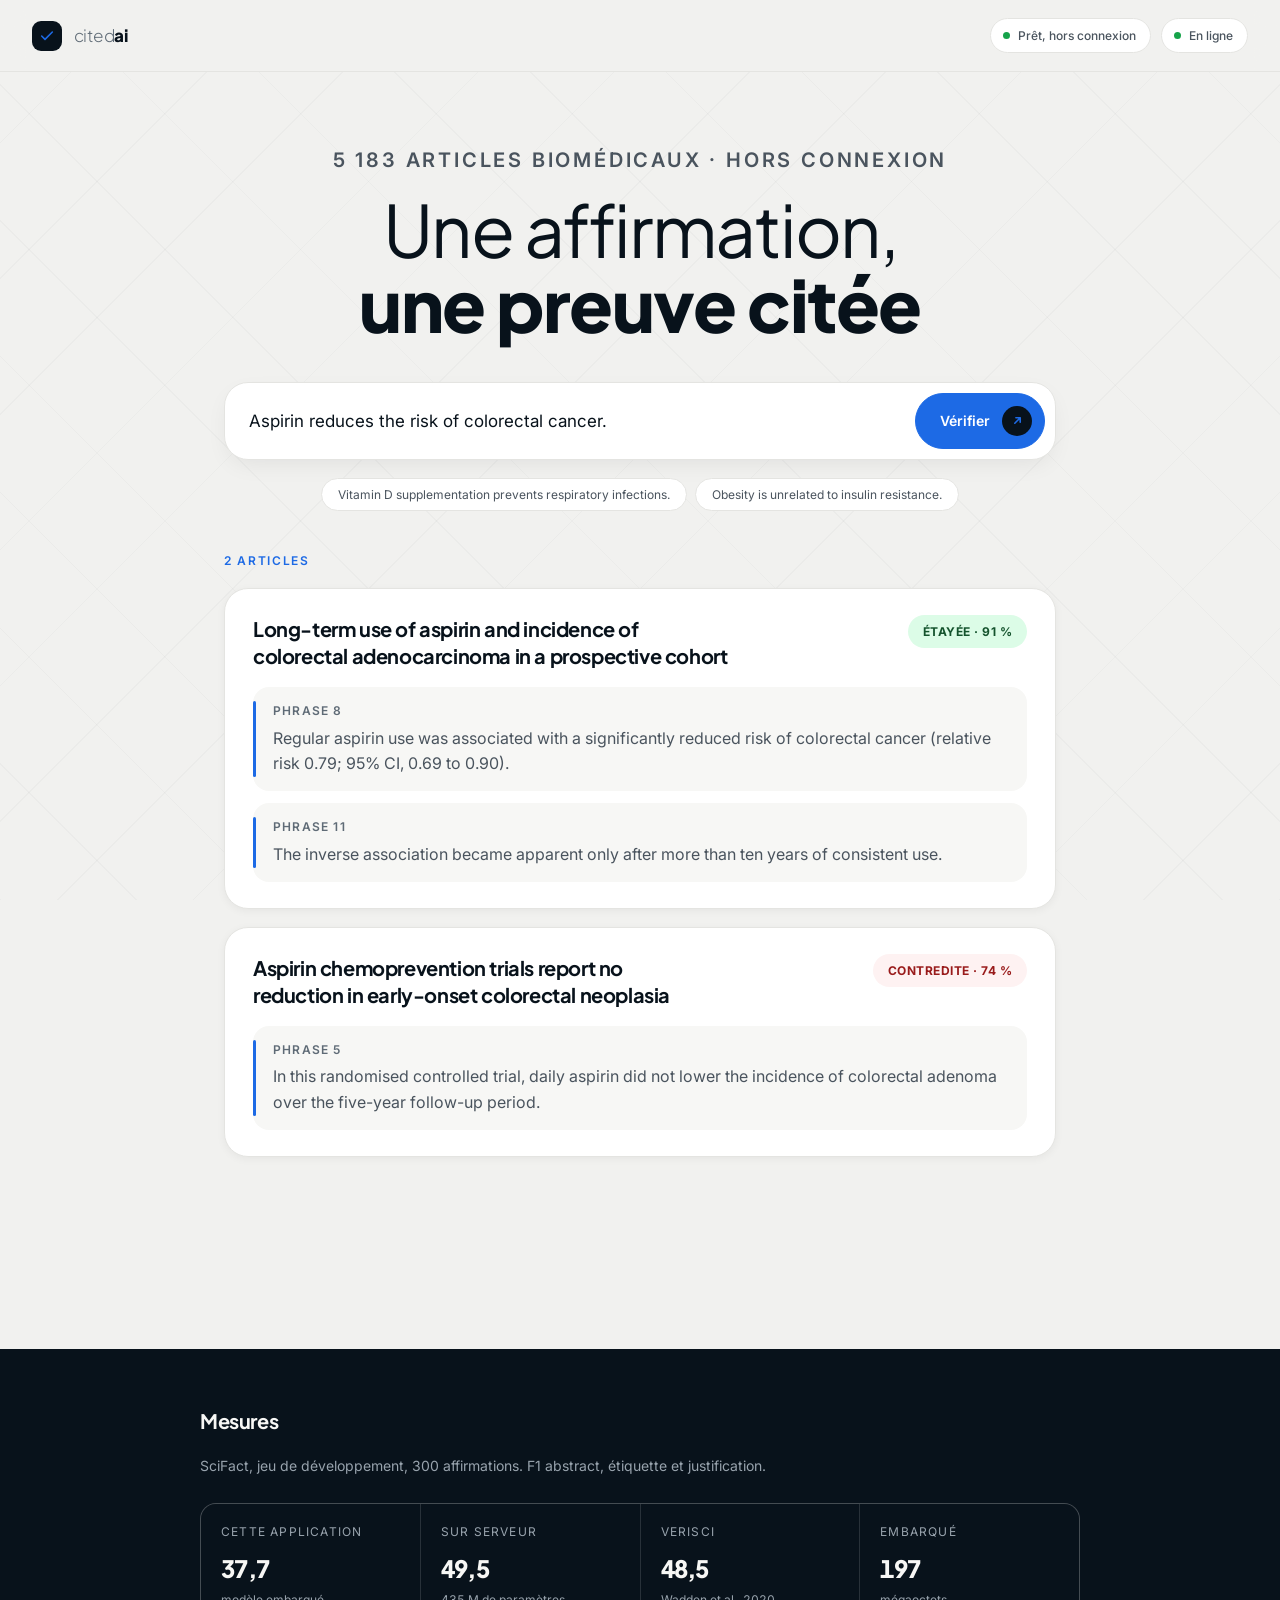
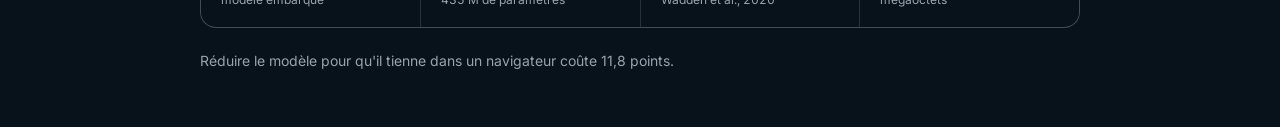
==== commit 511a07fa: "Nommer le projet citedai Le nom dit ce que le systeme garantit : chaque verdict renvoie aux phrases " ====
--- a/app/apercu.html
+++ b/app/apercu.html
@@ -3,7 +3,7 @@
 <head>
 <meta charset="utf-8">
 <meta name="viewport" content="width=device-width, initial-scale=1">
-<title>Preuve — aperçu statique de l'interface</title>
+<title>citedai — aperçu statique de l'interface</title>
 <meta name="description" content="Vérifie une affirmation scientifique contre 5183 articles biomédicaux, hors connexion, en citant les phrases exactes.">
 <link rel="preconnect" href="https://fonts.googleapis.com">
 <link rel="preconnect" href="https://fonts.gstatic.com" crossorigin>
@@ -21,7 +21,7 @@
         <path d="M20 6 9 17l-5-5"/>
       </svg>
     </span>
-    Preuve <span>SciFact</span>
+    <span class="mot"><span>cited</span>ai</span>
   </div>
   <div class="etats">
     <span class="etat" id="etat-modeles" data-actif="non">
--- a/app/styles.css
+++ b/app/styles.css
@@ -160,7 +160,8 @@
 
 .marque .sceau svg { width: 16px; height: 16px; }
 
-.marque span { font-weight: 400; color: var(--text-muted); }
+.marque .mot { letter-spacing: -0.03em; }
+.marque .mot span { font-weight: 300; color: var(--text-muted); }
 
 .etats { display: flex; align-items: center; gap: 10px; }
 
